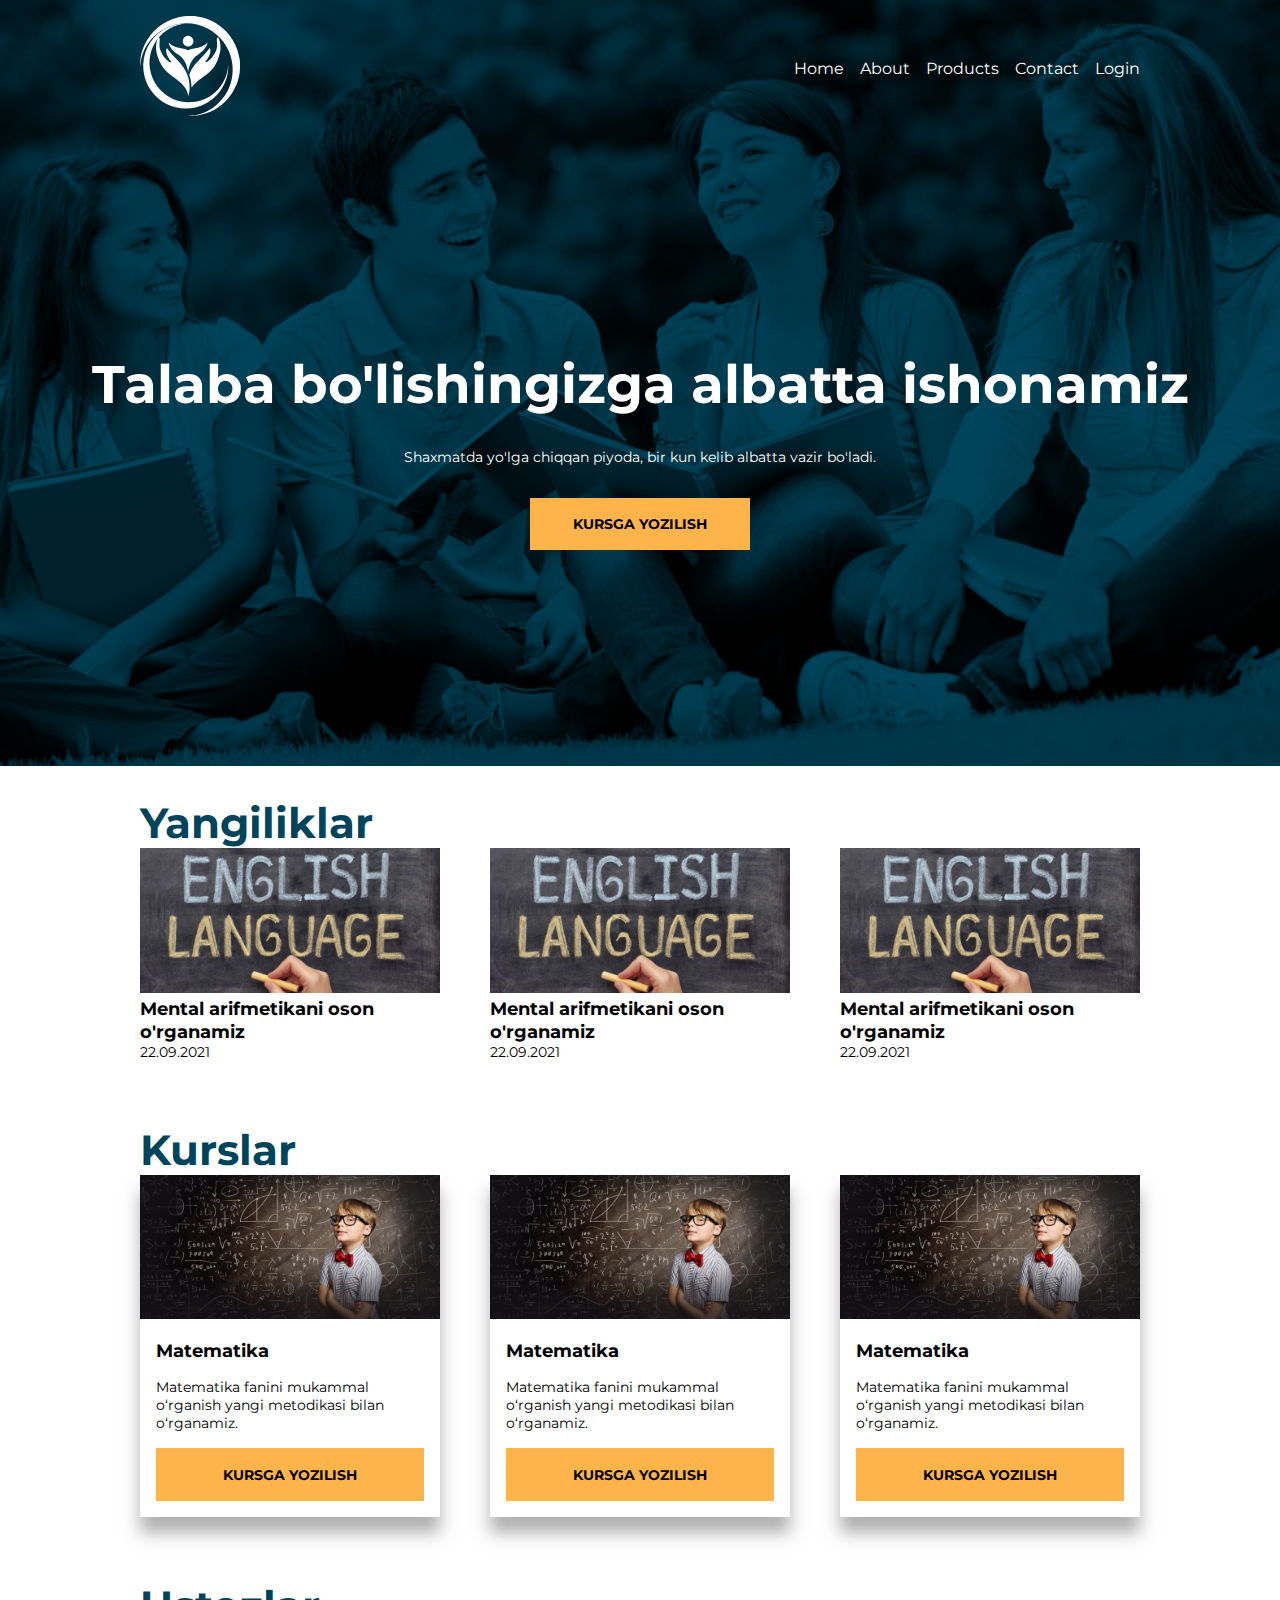
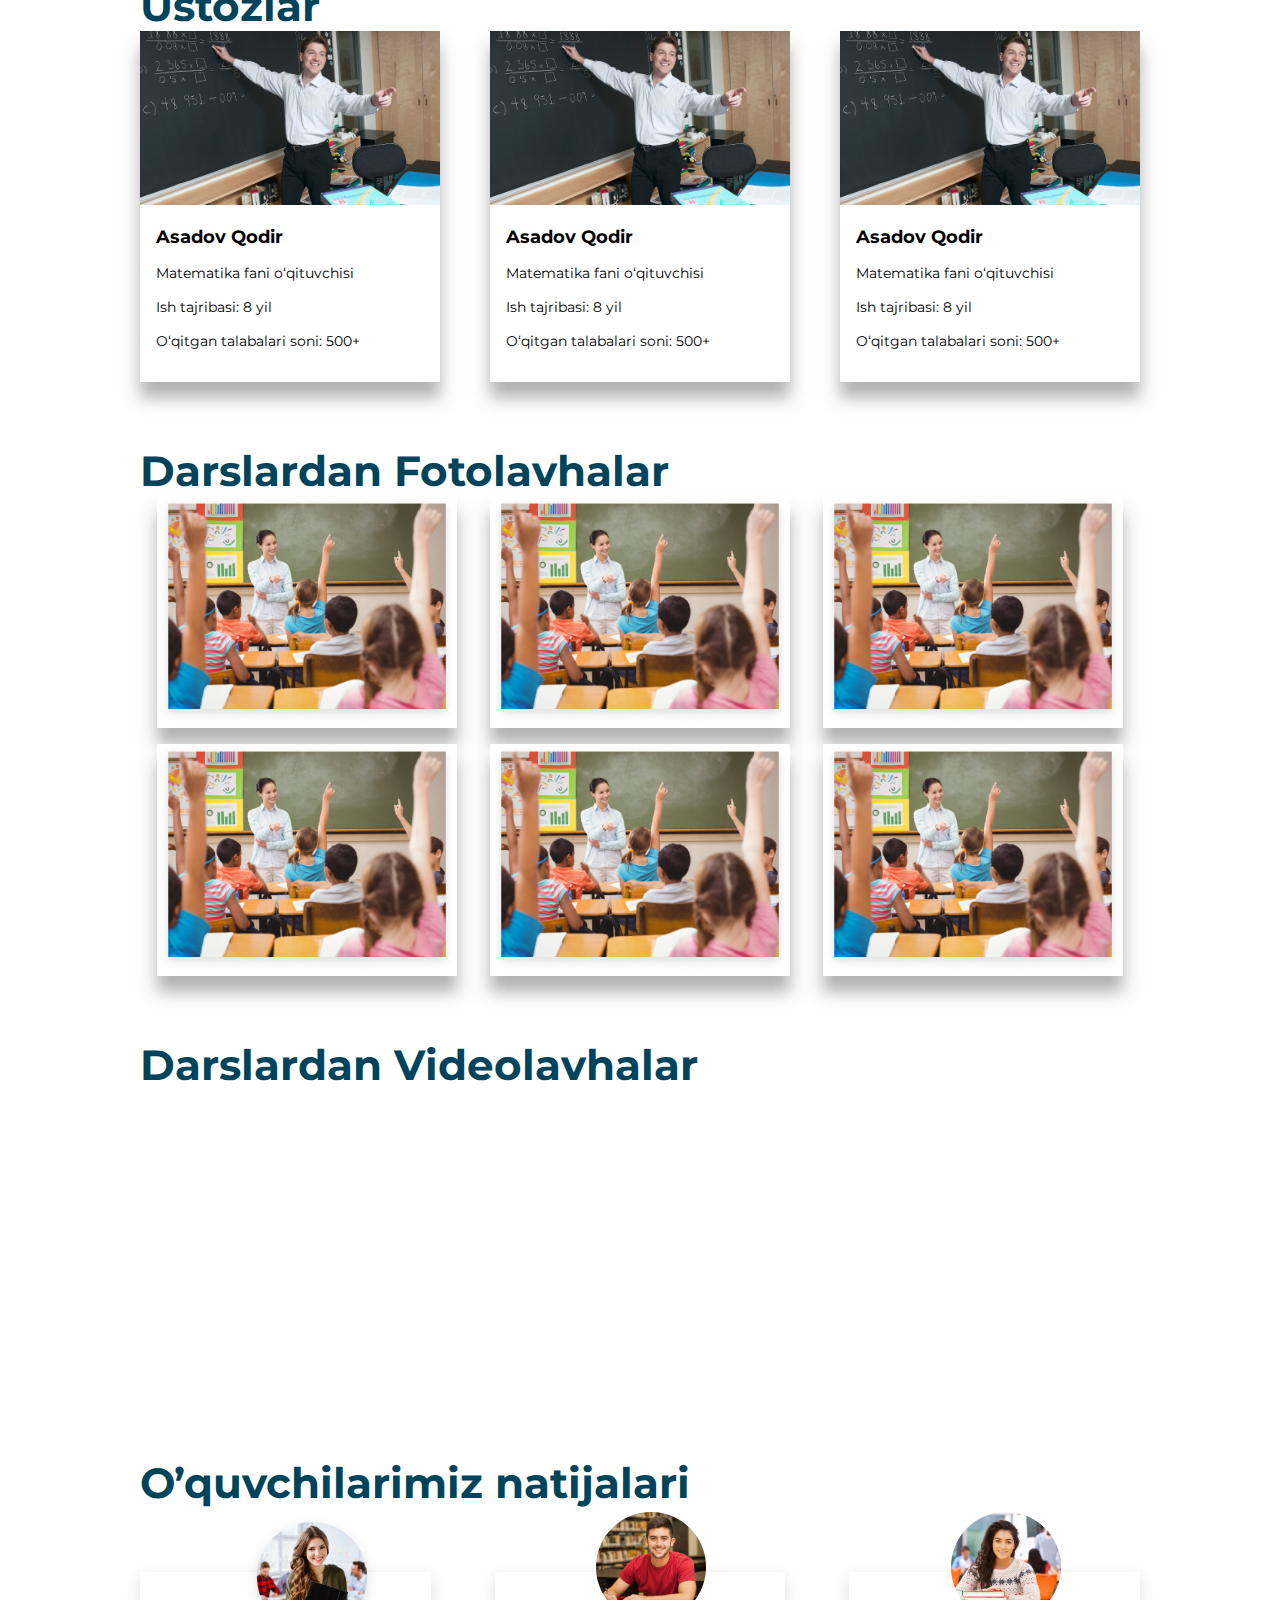
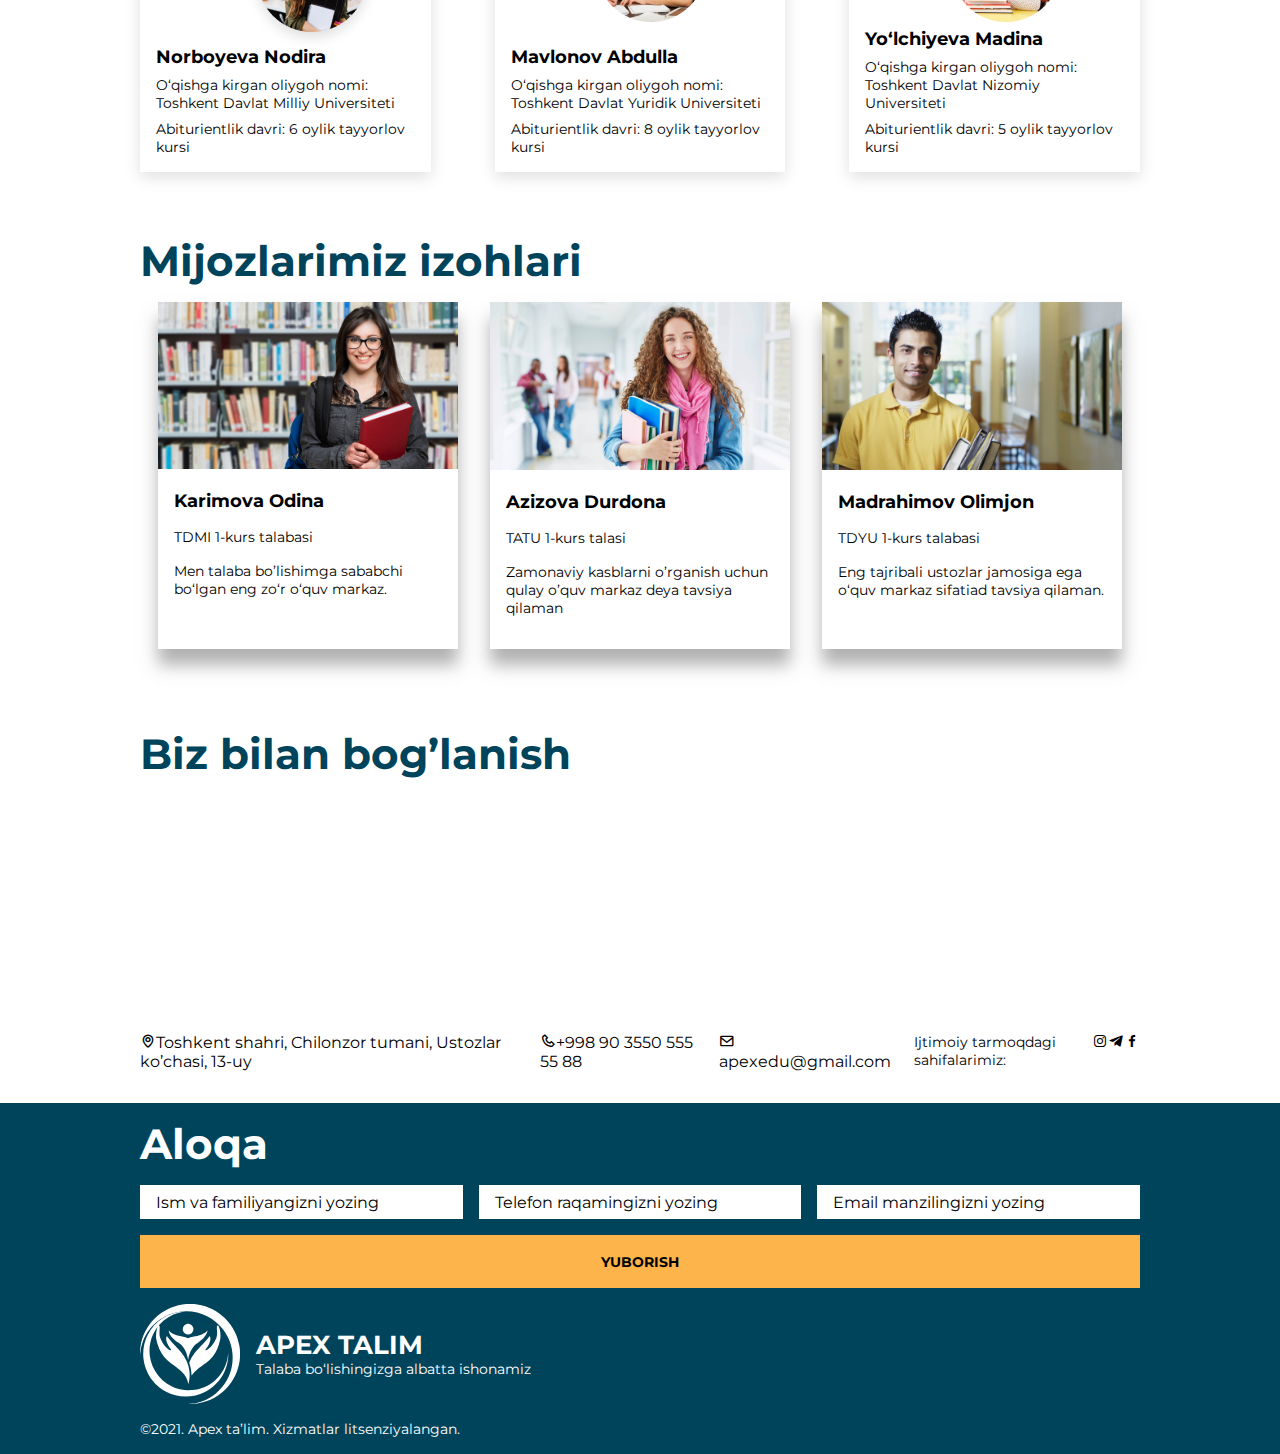
==== index.html @ e241dffd "first commit" ====
<!DOCTYPE html>
<html lang="en">
  <head>
    <link
      href="https://unpkg.com/boxicons@2.1.4/css/boxicons.min.css"
      rel="stylesheet"
    />
    <meta charset="UTF-8" />
    <meta http-equiv="X-UA-Compatible" content="IE=edge" />
    <meta name="viewport" content="width=device-width, initial-scale=1.0" />
    <link rel="preconnect" href="https://fonts.googleapis.com" />
    <link rel="preconnect" href="https://fonts.gstatic.com" crossorigin />
    <link
      href="https://fonts.googleapis.com/css2?family=Montserrat:wght@300;400;500;700&display=swap"
      rel="stylesheet"
    />
    <link
      rel="stylesheet"
      href="https://cdnjs.cloudflare.com/ajax/libs/font-awesome/6.2.0/css/all.min.css"
      integrity="sha512-xh6O/CkQoPOWDdYTDqeRdPCVd1SpvCA9XXcUnZS2FmJNp1coAFzvtCN9BmamE+4aHK8yyUHUSCcJHgXloTyT2A=="
      crossorigin="anonymous"
      referrerpolicy="no-referrer"
    />
    <link rel="stylesheet" href="../styles/css/apex.css" />
    <title>APEX</title>
  </head>
  <body>
    <div class="wrapper">
      <header id="main-header">
        <div class="container">
          <nav class="flex justify-between align-center">
            <div class="logo">
              <img src="../images/apex/LOGO-WHITE.svg" alt="APEX LOGO" />
            </div>
            <div class="dropdown">
              <i class="fa-solid fa-bars fa-2x"></i>
            </div>
            <ul class="flex align-center">
              <li><a href="#">Home</a></li>
              <li><a href="pages/secondary.html">About</a></li>
              <li><a href="#">Products</a></li>
              <li><a href="#">Contact</a></li>
              <li><a href="#">Login</a></li>
            </ul>
          </nav>
        </div>
      </header>
      <section id="showcase" class="text-center">
        <h1>Talaba bo'lishingizga albatta ishonamiz</h1>
        <p>
          Shaxmatda yo'lga chiqqan piyoda, bir kun kelib albatta vazir bo'ladi.
        </p>
        <a href="#" class="button">KURSGA YOZILISH</a>
      </section>
    </div>
    <section id="news">
      <div class="container">
        <h2>Yangiliklar</h2>
        <div class="news-wrapper">
          <article class="new">
            <img src="../images/apex/new.jpg" alt="" />
            <h5>Mental arifmetikani oson o'rganamiz</h5>
            <p><time datetime="09-22-2021">22.09.2021</time></p>
          </article>
          <article class="new">
            <img src="../images/apex/new.jpg" alt="" />
            <h5>Mental arifmetikani oson o'rganamiz</h5>
            <p><time datetime="09-22-2021">22.09.2021</time></p>
          </article>
          <article class="new">
            <img src="../images/apex/new.jpg" alt="" />
            <h5>Mental arifmetikani oson o'rganamiz</h5>
            <p><time datetime="09-22-2021">22.09.2021</time></p>
          </article>
        </div>
      </div>
    </section>
    <section id="courses">
      <div class="container">
        <h2>Kurslar</h2>
        <div class="course-wrapper">
          <article class="card">
            <img src="../images/apex/kurs.png" alt="" />
            <div class="card-body">
              <h5>Matematika</h5>
              <p>
                Matematika fanini mukammal o‘rganish yangi metodikasi bilan
                o‘rganamiz.
              </p>
              <a href="#" class="button">kursga yozilish</a>
            </div>
          </article>
          <article class="card">
            <img src="../images/apex/kurs.png" alt="" />
            <div class="card-body">
              <h5>Matematika</h5>
              <p>
                Matematika fanini mukammal o‘rganish yangi metodikasi bilan
                o‘rganamiz.
              </p>
              <a href="#" class="button">kursga yozilish</a>
            </div>
          </article>
          <article class="card">
            <img src="../images/apex/kurs.png" alt="" />
            <div class="card-body">
              <h5>Matematika</h5>
              <p>
                Matematika fanini mukammal o‘rganish yangi metodikasi bilan
                o‘rganamiz.
              </p>
              <a href="#" class="button">kursga yozilish</a>
            </div>
          </article>
        </div>
      </div>
    </section>
    <section id="teachers">
      <div class="container">
        <h2>Ustozlar</h2>
        <div class="teacher-wrapper">
          <article class="card">
            <img src="../images/apex/teacher.jpg" alt="" />
            <div class="card-body">
              <h5>Asadov Qodir</h5>
              <p>Matematika fani o‘qituvchisi</p>
              <p>Ish tajribasi: 8 yil</p>
              <p>O‘qitgan talabalari soni: 500+</p>
            </div>
          </article>
          <article class="card">
            <img src="../images/apex/teacher.jpg" alt="" />
            <div class="card-body">
              <h5>Asadov Qodir</h5>
              <p>Matematika fani o‘qituvchisi</p>
              <p>Ish tajribasi: 8 yil</p>
              <p>O‘qitgan talabalari soni: 500+</p>
            </div>
          </article>
          <article class="card">
            <img src="../images/apex/teacher.jpg" alt="" />
            <div class="card-body">
              <h5>Asadov Qodir</h5>
              <p>Matematika fani o‘qituvchisi</p>
              <p>Ish tajribasi: 8 yil</p>
              <p>O‘qitgan talabalari soni: 500+</p>
            </div>
          </article>
        </div>
      </div>
    </section>
    <section id="fotolavhalar">
      <div class="container">
        <h2>Darslardan Fotolavhalar</h2>
        <div class="lavha-wrapper">
          <article class="card">
            <img src="../images/apex/foto-lavha.jpg" alt="" />
          </article>
          <article class="card">
            <img src="../images/apex/foto-lavha.jpg" alt="" />
          </article>
          <article class="card">
            <img src="../images/apex/foto-lavha.jpg" alt="" />
          </article>
          <article class="card">
            <img src="../images/apex/foto-lavha.jpg" alt="" />
          </article>
          <article class="card">
            <img src="../images/apex/foto-lavha.jpg" alt="" />
          </article>
          <article class="card">
            <img src="../images/apex/foto-lavha.jpg" alt="" />
          </article>
        </div>
      </div>
    </section>
    <section id="videos">
      <div class="container">
        <h2>Darslardan Videolavhalar</h2>
        <div class="video-wrapper flex column justify-between">
          <article>
            <iframe
              width="100%"
              height="300px"
              src="https://www.youtube.com/embed/tOG2L8xdb0w"
              title="YouTube video player"
              frameborder="0"
              allow="accelerometer; autoplay; clipboard-write; encrypted-media; gyroscope; picture-in-picture"
              allowfullscreen
            ></iframe>
          </article>
          <article>
            <iframe
              width="100%"
              height="300px"
              src="https://www.youtube.com/embed/x-4gc0Sf47o"
              title="YouTube video player"
              frameborder="0"
              allow="accelerometer; autoplay; clipboard-write; encrypted-media; gyroscope; picture-in-picture"
              allowfullscreen
            ></iframe>
          </article>
          <article>
            <iframe
              width="100%"
              height="300px"
              src="https://www.youtube.com/embed/sEXeccJAWtE"
              title="YouTube video player"
              frameborder="0"
              allow="accelerometer; autoplay; clipboard-write; encrypted-media; gyroscope; picture-in-picture"
              allowfullscreen
            ></iframe>
          </article>
        </div>
      </div>
    </section>
    <section id="results">
      <div class="container">
        <h2>O’quvchilarimiz natijalari</h2>
        <div class="results-wrapper">
          <div class="pupil-info">
            <img src="images/apex/Ellipse 3.png" alt="pupil's image" />
            <h5>Norboyeva Nodira</h5>
            <p>
              O‘qishga kirgan oliygoh nomi: Toshkent Davlat Milliy Universiteti
            </p>
            <p>Abiturientlik davri: 6 oylik tayyorlov kursi</p>
          </div>
          <div class="pupil-info">
            <img src="images/apex/Ellipse 3 (1).png" alt="pupil's image" />
            <h5>Mavlonov Abdulla</h5>
            <p>
              O‘qishga kirgan oliygoh nomi: Toshkent Davlat Yuridik Universiteti
            </p>
            <p>Abiturientlik davri: 8 oylik tayyorlov kursi</p>
          </div>
          <div class="pupil-info">
            <img src="images/apex/Ellipse 3 (2).png" alt="pupil's image" />
            <h5>Yo‘lchiyeva Madina</h5>
            <p>
              O‘qishga kirgan oliygoh nomi: Toshkent Davlat Nizomiy Universiteti
            </p>
            <p>Abiturientlik davri: 5 oylik tayyorlov kursi</p>
          </div>
        </div>
      </div>
    </section>
    <section id="clients">
      <div class="container">
        <h2>Mijozlarimiz izohlari</h2>
        <div class="client-wrapper">
          <article class="card">
            <img src="images/apex/Rectangle 13.png" alt="" />
            <div class="card-body">
              <h5>Karimova Odina</h5>
              <p>TDMI 1-kurs talabasi</p>
              <p>
                Men talaba bo’lishimga sababchi bo‘lgan eng zo‘r o‘quv markaz.
              </p>
              <p class="stars">
                <i class="fa fa-star" aria-hidden="true"></i>
                <i class="fa fa-star" aria-hidden="true"></i>
                <i class="fa fa-star" aria-hidden="true"></i>
                <i class="fa fa-star" aria-hidden="true"></i>
                <i class="fa fa-star" aria-hidden="true"></i>
              </p>
            </div>
          </article>
          <article class="card">
            <img src="images/apex/Rectangle 13 (1).png" alt="" />
            <div class="card-body">
              <h5>Azizova Durdona</h5>
              <p>TATU 1-kurs talasi</p>
              <p>
                Zamonaviy kasblarni o’rganish uchun qulay o’quv markaz deya
                tavsiya qilaman
              </p>
              <p class="stars">
                <i class="fa fa-star" aria-hidden="true"></i>
                <i class="fa fa-star" aria-hidden="true"></i>
                <i class="fa fa-star" aria-hidden="true"></i>
                <i class="fa fa-star" aria-hidden="true"></i>
                <i class="fa fa-star" aria-hidden="true"></i>
              </p>
            </div>
          </article>
          <article class="card">
            <img src="images/apex/Rectangle 13 (2).png" alt="" />
            <div class="card-body">
              <h5>Madrahimov Olimjon</h5>
              <p>TDYU 1-kurs talabasi</p>
              <p>
                Eng tajribali ustozlar jamosiga ega o‘quv markaz sifatiad
                tavsiya qilaman.
              </p>
              <p class="stars">
                <i class="fa fa-star" aria-hidden="true"></i>
                <i class="fa fa-star" aria-hidden="true"></i>
                <i class="fa fa-star" aria-hidden="true"></i>
                <i class="fa fa-star" aria-hidden="true"></i>
                <i class="fa fa-star" aria-hidden="true"></i>
              </p>
            </div>
          </article>
        </div>
      </div>
    </section>
    <section id="contact-us">
      <div class="container">
        <h2>Biz bilan bog’lanish</h2>
        <div class="contact-wrapper">
          <article>
            <iframe
              src="https://www.google.com/maps/embed?pb=!1m18!1m12!1m3!1d48296.023639494306!2d68.63530326696026!3d40.83891250532346!2m3!1f0!2f0!3f0!3m2!1i1024!2i768!4f13.1!3m3!1m2!1s0x38ade82acb853cb1%3A0xab522d4ebb3e69d!2z0KHRi9GA0LTQsNGA0YzRjywg0KPQt9Cx0LXQutC40YHRgtCw0L0!5e0!3m2!1sru!2s!4v1666203842743!5m2!1sru!2s"
              width="100%"
              height="250"
              style="border: 0"
              allowfullscreen=""
              loading="lazy"
              referrerpolicy="no-referrer-when-downgrade"
            ></iframe>
          </article>
          <article>
            <div class="links flex column justify-between">
              <a href="#"
                ><i class="bx bx-map"></i>Toshkent shahri, Chilonzor tumani,
                Ustozlar ko’chasi, 13-uy</a
              >
              <a href="tel:+998 90 3550 555 55 88"
                ><i class="bx bx-phone"></i>+998 90 3550 555 55 88</a
              >
              <a href="mailto:apexedu@gmail.com"
                ><i class="bx bx-envelope"></i>apexedu@gmail.com</a
              >
              <div class="messengers flex row nowrap">
                <p>Ijtimoiy tarmoqdagi sahifalarimiz:</p>
                <a
                  href="http://https://www.instagram.com/"
                  target="_blank"
                  rel="noopener noreferrer"
                >
                  <i class="bx bxl-instagram"></i
                ></a>
                <a
                  href="http://https://web.telegram.org/z/"
                  target="_blank"
                  rel="noopener noreferrer"
                >
                  <i class="bx bxl-telegram"></i
                ></a>
                <a
                  href="http://https://www.facebook.com/"
                  target="_blank"
                  rel="noopener noreferrer"
                  ><i class="bx bxl-facebook"></i
                ></a>
              </div>
            </div>
          </article>
        </div>
      </div>
    </section>
    <footer id="main-footer">
      <div class="container">
        <h2>Aloqa</h2>
        <form action="/newsletter">
          <div class="parent">
            <div class="input-wrapper">
              <input type="text" name="name" id="name" />
              <label for="name">Ism va familiyangizni yozing</label>
            </div>
            <div class="input-wrapper">
              <input type="tel" name="phone" id="tel" />
              <label for="tel">Telefon raqamingizni yozing</label>
            </div>
            <div class="input-wrapper">
              <input type="email" name="email" id="email" />
              <label for="email">Email manzilingizni yozing</label>
            </div>
          </div>
          <button type="submit" class="button">Yuborish</button>
        </form>
        <div class="flex align-center logo">
          <img src="../images/apex/LOGO-WHITE.svg" alt="APEX LOGO" />
          <span>
            <h4>APEX TALIM</h4>
            <p>Talaba bo‘lishingizga albatta ishonamiz</p>
          </span>
        </div>
        <p>©2021. Apex ta’lim. Xizmatlar litsenziyalangan.</p>
      </div>
    </footer>
  </body>
</html>
---- styles/css/apex.css ----
* {
  margin: 0;
  padding: 0;
  box-sizing: border-box;
  scroll-behavior: smooth;
}

body {
  font-family: "Montserrat", sans-serif;
  background-color: #fff;
  color: #000;
}

img {
  max-width: 100%;
  max-height: 100%;
  -o-object-fit: cover;
     object-fit: cover;
  -o-object-position: bottom;
     object-position: bottom;
}

ul {
  list-style: none;
}

a {
  text-decoration: none;
  color: inherit;
}

h1 {
  font-size: 3.3rem;
  font-weight: bold;
}

h2 {
  font-size: 2.6rem;
  font-weight: bold;
  color: #00445b;
}

h3 {
  font-size: 2rem;
  font-weight: medium;
}

h4 {
  font-size: 1.6rem;
  font-weight: bold;
}

h5 {
  font-size: 1.15rem;
  font-weight: medium;
}

p {
  font-size: 0.9rem;
  font-weight: 400;
}

section {
  padding: 2rem 0;
}

.flex {
  display: flex;
}

.align-start {
  align-items: flex-start;
}

.align-center {
  align-items: center;
}

.align-end {
  align-items: flex-end;
}

.align-stretch {
  align-items: stretch;
}

.justify-start {
  justify-content: flex-start;
}

.justify-center {
  justify-content: center;
}

.justify-end {
  justify-content: flex-end;
}

.justify-between {
  justify-content: space-between;
}

.justify-around {
  justify-content: space-around;
}

.justify-evenly {
  justify-content: space-evenly;
}

.row {
  flex-direction: row;
}

.row-reverse {
  flex-direction: row-reverse;
}

.column {
  flex-direction: column;
}

.column-reverse {
  flex-direction: column-reverse;
}

.nowrap {
  flex-wrap: nowrap;
}

.wrap {
  flex-wrap: wrap;
}

.wrap-reverse {
  flex-wrap: wrap-reverse;
}

.text-left {
  text-align: left;
}

.text-center {
  text-align: center;
}

.text-right {
  text-align: right;
}

.text-justify {
  text-align: justify;
}

.uppercase {
  text-transform: uppercase;
}

.lowercase {
  text-transform: lowercase;
}

.capitalize {
  text-transform: capitalize;
}

.container {
  width: 100%;
  padding: 0 1rem;
}
@media (min-width: 768px) {
  .container {
    width: 760px;
    padding: 0;
    margin: 0 auto;
  }
}
@media (min-width: 1200px) {
  .container {
    width: 1000px;
  }
}

.button {
  all: unset;
  box-sizing: border-box;
  display: inline-block;
  background-color: #fdb44b;
  color: #000;
  font-size: 0.9rem;
  font-weight: bold;
  text-transform: uppercase;
  padding: 1.2em 3em;
  text-align: center;
}
.button:hover {
  opacity: 0.9;
}
.button:active {
  opacity: 0.8;
}

.card {
  box-shadow: 0 1rem 1rem rgba(100, 100, 100, 0.5);
}
.card:not(:first-child) {
  margin-top: 1rem;
}
.card-body {
  padding: 1rem;
}
.card-body p {
  margin: 1rem 0;
}
.card-body .button {
  display: block;
  text-align: center;
}

.input-wrapper {
  position: relative;
  margin: 1rem 0;
}
.input-wrapper label {
  font-size: 1rem;
  position: absolute;
  top: 50%;
  left: 1rem;
  transition: transform 0.3s ease-in;
  transform: translateY(-50%);
  transform-origin: left top;
  color: #000;
}
.input-wrapper input {
  border: none;
  display: block;
  width: 100%;
  font-size: 1rem;
  padding: 0.5em;
  outline: none;
}
.input-wrapper input:focus + label, .input-wrapper input.hasText + label {
  transform: translateY(-100%) scale(0.8);
}

.wrapper {
  background: linear-gradient(rgb(0, 68, 91), rgb(0, 68, 91)), url(../../images/apex/showcase-bg.png) center top/cover;
  background-blend-mode: multiply;
}

header#main-header {
  padding: 1em 0;
  color: #fff;
}
header#main-header ul {
  display: none;
}
@media (min-width: 1200px) {
  header#main-header ul {
    display: flex;
    gap: 1rem;
  }
  header#main-header .dropdown {
    display: none;
  }
}

section#showcase {
  color: #fff;
  min-height: 70vh;
  display: flex;
  flex-direction: column;
  justify-content: center;
  align-items: center;
}
section#showcase p {
  margin: 2rem 0;
}

section#news img {
  width: 100%;
}
@media (min-width: 768px) {
  section#news .news-wrapper {
    display: flex;
    flex-wrap: wrap;
    justify-content: space-between;
    row-gap: 1rem;
  }
  section#news .news-wrapper article.new {
    width: 45%;
    margin: 0;
  }
  section#news .news-wrapper article.new:nth-child(3) {
    margin: 0 auto;
  }
}
@media (min-width: 1200px) {
  section#news .news-wrapper article.new {
    width: 30%;
    margin: 0 !important;
  }
}

section#teachers img {
  width: 100%;
}
@media (min-width: 768px) {
  section#teachers .teacher-wrapper {
    display: flex;
    flex-wrap: wrap;
    justify-content: space-between;
    row-gap: 1rem;
  }
  section#teachers .teacher-wrapper article {
    width: 45%;
    margin: 0 auto;
  }
  section#teachers .teacher-wrapper article:nth-child(3) {
    margin: 0 auto;
  }
  section#teachers .teacher-wrapper article img {
    width: 100%;
  }
}
@media (min-width: 1200px) {
  section#teachers .teacher-wrapper article {
    width: 30%;
    margin: 0 !important;
  }
}

section#courses img {
  width: 100%;
}
@media (min-width: 768px) {
  section#courses .course-wrapper {
    display: flex;
    flex-wrap: wrap;
    justify-content: space-between;
    row-gap: 1rem;
  }
  section#courses .course-wrapper article {
    width: 45%;
    margin: 0 auto;
  }
  section#courses .course-wrapper article:nth-child(3) {
    margin: 0 auto;
  }
  section#courses .course-wrapper article img {
    width: 100%;
  }
}
@media (min-width: 1200px) {
  section#courses .course-wrapper article {
    width: 30%;
    margin: 0 !important;
  }
}

section#fotolavhalar img {
  width: 100%;
}
@media (min-width: 768px) {
  section#fotolavhalar .lavha-wrapper {
    display: flex;
    flex-wrap: wrap;
    justify-content: space-between;
    row-gap: 1rem;
  }
  section#fotolavhalar .lavha-wrapper article {
    width: 45%;
    margin: 0 auto;
  }
  section#fotolavhalar .lavha-wrapper article:nth-child(3) {
    margin: 0 auto;
  }
}
@media (min-width: 1200px) {
  section#fotolavhalar .lavha-wrapper article {
    width: 30%;
  }
}

footer#main-footer {
  background-color: #00445b;
  color: #fff;
  padding: 1rem 0;
}
@media (min-width: 768px) {
  footer#main-footer .parent {
    display: flex;
    gap: 1rem;
  }
  footer#main-footer .parent > * {
    flex: 1;
  }
  footer#main-footer form {
    display: block;
  }
  footer#main-footer .button {
    display: block;
    width: 100%;
  }
}
footer#main-footer h2 {
  color: #fff;
}
footer#main-footer .logo {
  margin: 1rem 0;
}
footer#main-footer .logo span {
  display: inline-block;
  margin-left: 1rem;
}

section#videos .video-wrapper {
  gap: 1rem;
}
@media (min-width: 768px) {
  section#videos .video-wrapper {
    display: flex;
    flex-wrap: wrap;
    flex-direction: row;
    justify-content: center;
    row-gap: 1rem;
  }
  section#videos .video-wrapper article {
    width: 45%;
    margin: 0 auto;
  }
  section#videos .video-wrapper article img {
    width: 100%;
  }
}
@media (min-width: 1200px) {
  section#videos .video-wrapper article {
    width: 30%;
    margin: 0 !important;
  }
}

section#results h2 {
  margin-bottom: 4rem;
}
section#results .results-wrapper {
  display: flex;
  flex-direction: column;
  gap: 4rem;
  margin-top: 2rem;
}
section#results .results-wrapper .pupil-info {
  width: 315px;
  height: 200px;
  box-shadow: 0px 5px 15px rgba(0, 0, 0, 0.13);
  position: relative;
  margin-top: 1rem;
  display: flex;
  flex-direction: column;
  justify-content: flex-end;
  gap: 0.5rem;
  margin: 0 auto;
  padding: 1rem 1rem;
}
section#results .results-wrapper .pupil-info img {
  position: absolute;
  top: -30%;
  left: 34%;
  right: 35%;
}
@media (min-width: 768px) {
  section#results .results-wrapper {
    display: flex;
    flex-wrap: wrap;
    flex-direction: row;
    justify-content: center;
  }
  section#results .results-wrapper .pupil-info {
    width: 45%;
    margin: 1rem auto;
  }
  section#results .results-wrapper .pupil-info img {
    left: 35%;
  }
}
@media (min-width: 1200px) {
  section#results .results-wrapper {
    flex-wrap: nowrap;
  }
  section#results .results-wrapper .pupil-info {
    width: 30%;
    margin: 0 !important;
  }
}

section#clients .stars i {
  color: #fdb44b;
}
@media (min-width: 768px) {
  section#clients .client-wrapper {
    display: flex;
    flex-wrap: wrap;
    flex-direction: row;
    justify-content: center;
    row-gap: 1rem;
  }
  section#clients .client-wrapper article {
    width: 45%;
    margin: 1rem auto;
  }
  section#clients .client-wrapper article img {
    width: 100%;
  }
}
@media (min-width: 1200px) {
  section#clients .client-wrapper article {
    width: 30%;
    margin: 1rem !important;
  }
}

@media (min-width: 768px) {
  section#contact-us .contact-wrapper .links {
    flex-direction: row;
    flex-wrap: wrap;
    justify-content: center;
    gap: 1.4rem;
  }
}
@media (min-width: 1200px) {
  section#contact-us .contact-wrapper .links {
    display: flex;
    flex-wrap: nowrap;
    justify-content: space-between;
  }
}/*# sourceMappingURL=apex.css.map */
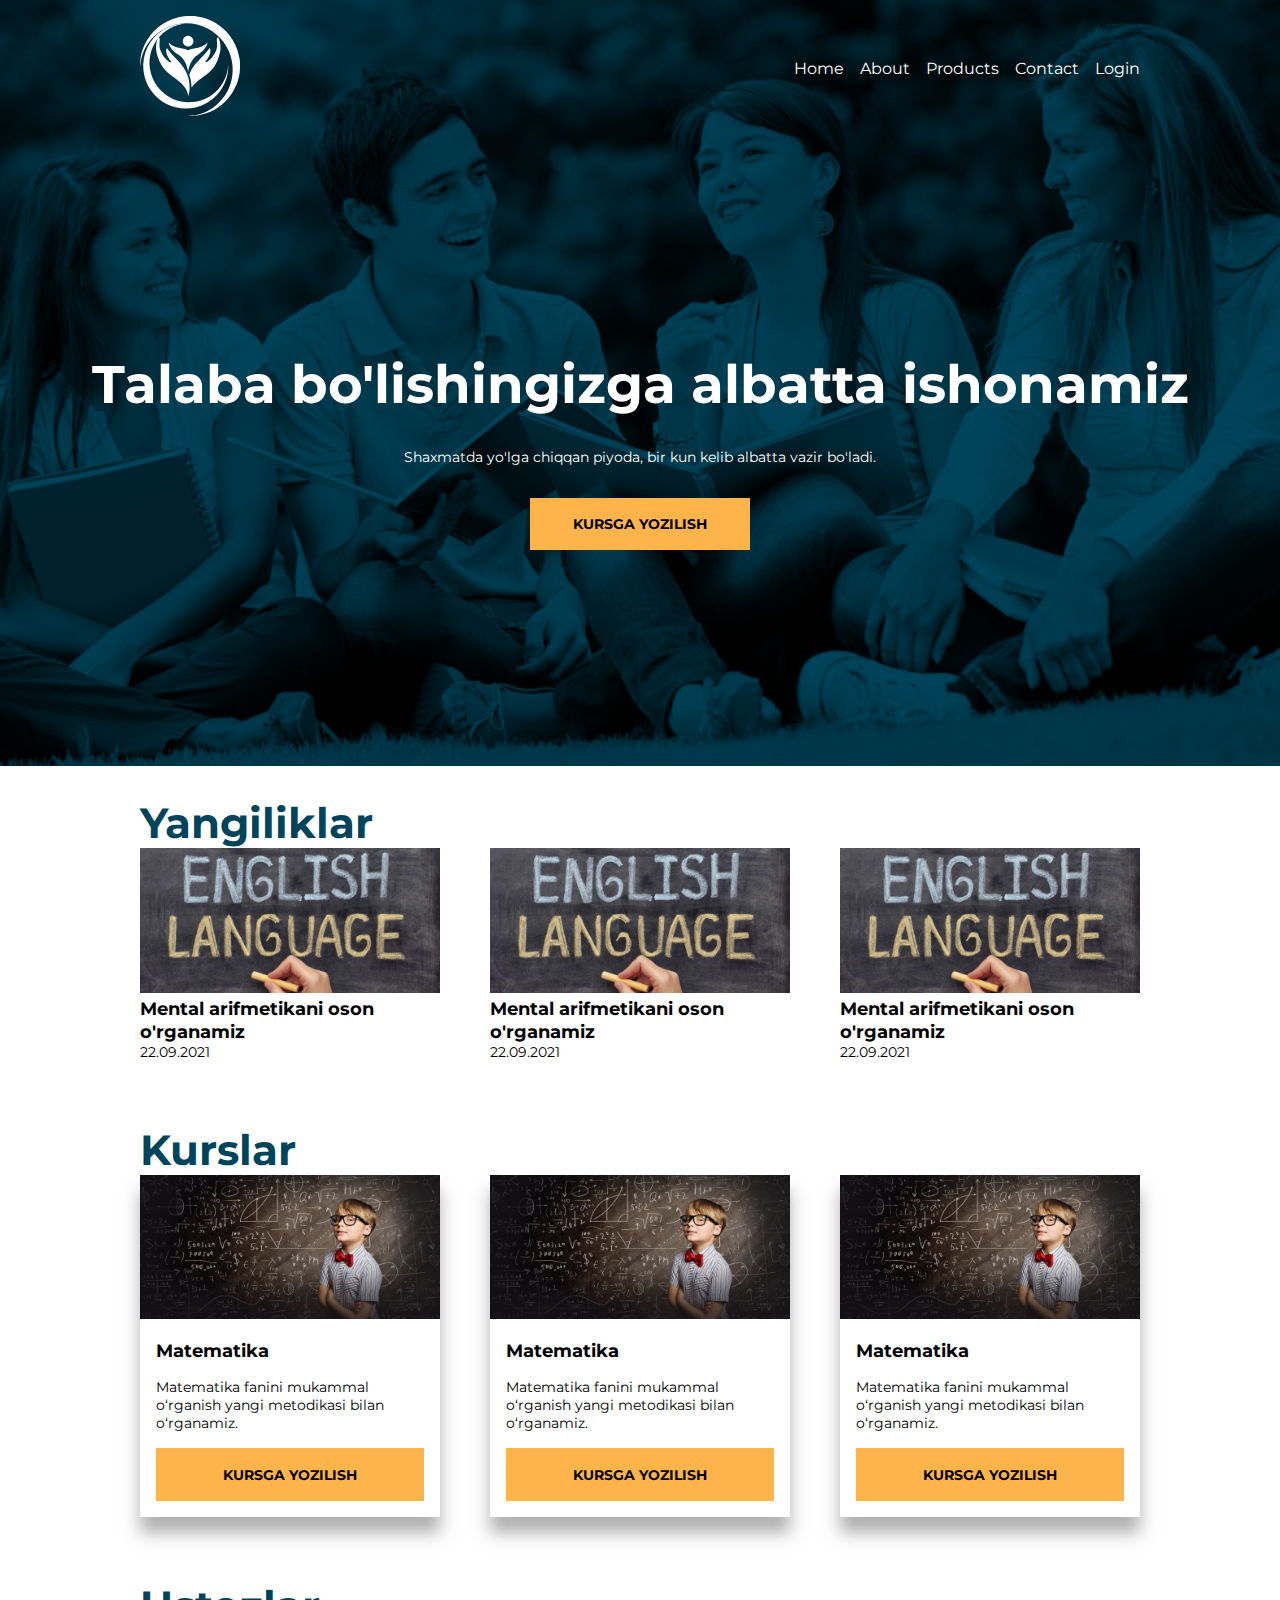
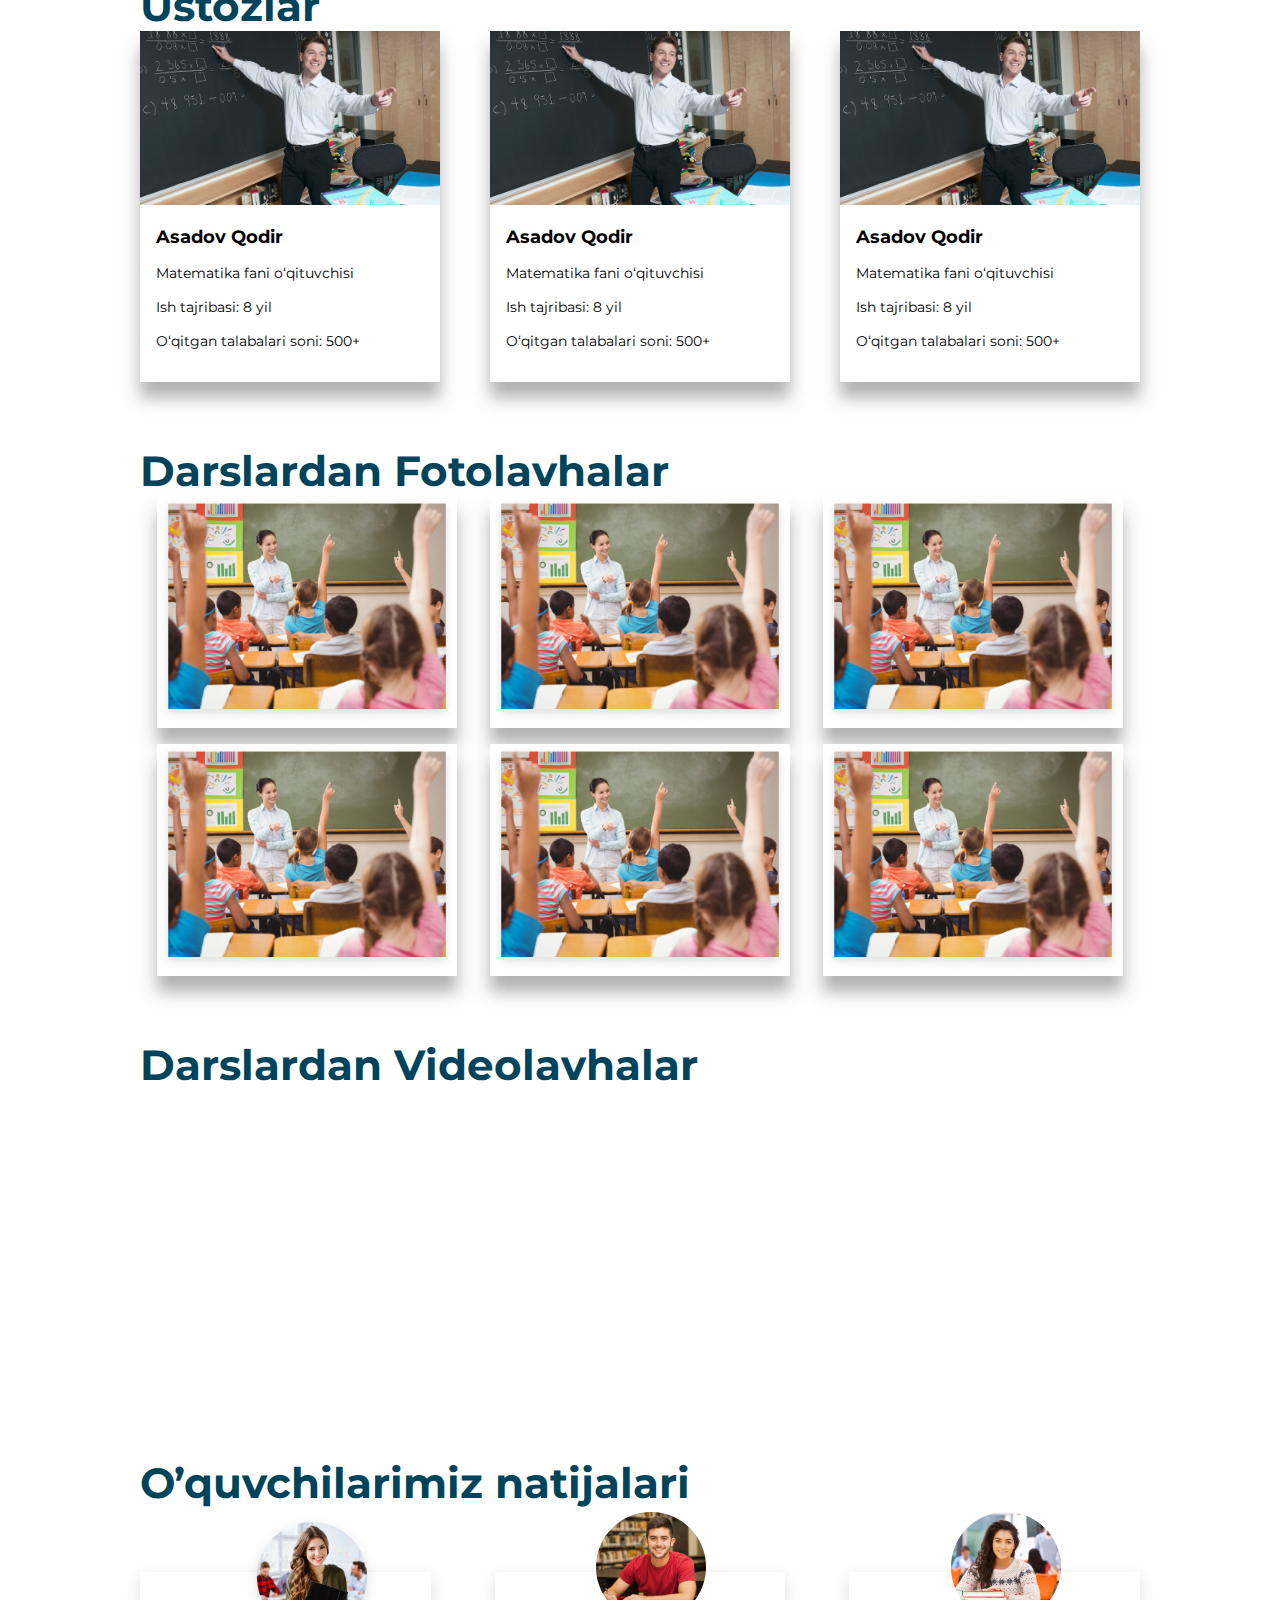
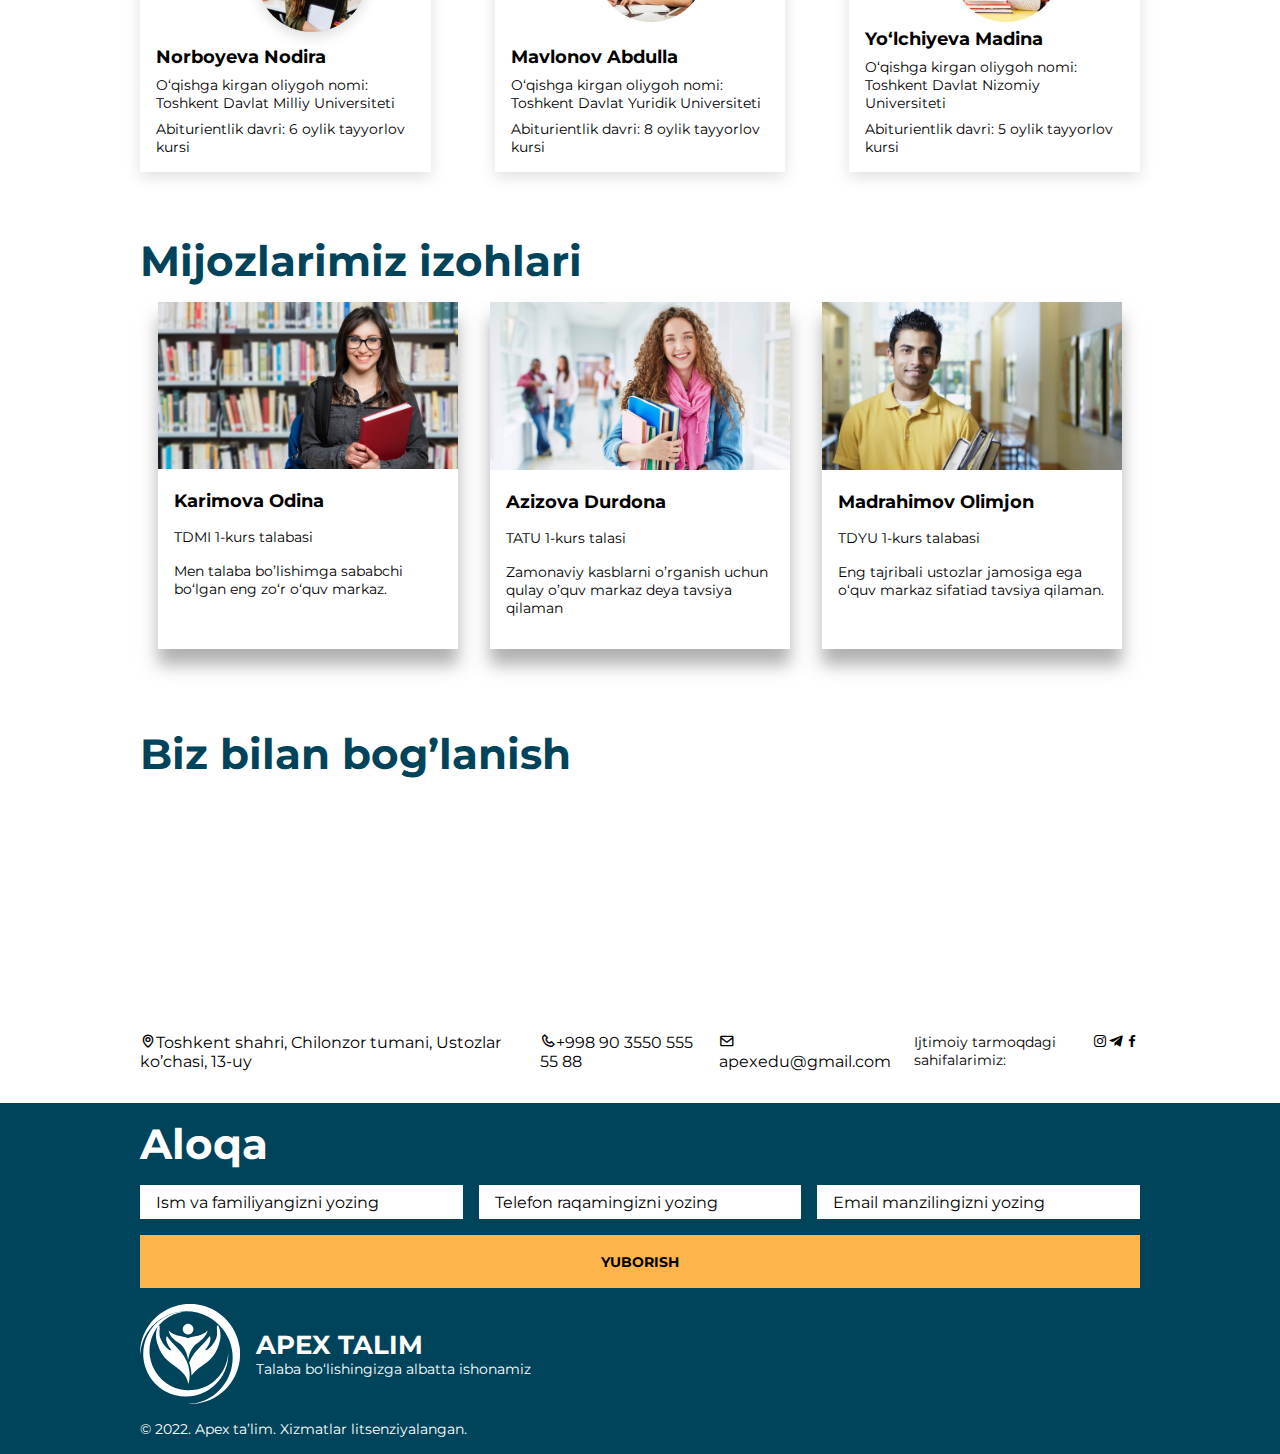
==== commit 96fa9b1b: "mega" ====
--- a/index.html
+++ b/index.html
@@ -21,7 +21,7 @@
       crossorigin="anonymous"
       referrerpolicy="no-referrer"
     />
-    <link rel="stylesheet" href="../styles/css/apex.css" />
+    <link rel="stylesheet" href="./styles/css/apex.css" />
     <title>APEX</title>
   </head>
   <body>
@@ -30,7 +30,7 @@
         <div class="container">
           <nav class="flex justify-between align-center">
             <div class="logo">
-              <img src="../images/apex/LOGO-WHITE.svg" alt="APEX LOGO" />
+              <img src="./images/apex/LOGO-WHITE.svg" alt="APEX LOGO" />
             </div>
             <div class="dropdown">
               <i class="fa-solid fa-bars fa-2x"></i>
@@ -58,17 +58,17 @@
         <h2>Yangiliklar</h2>
         <div class="news-wrapper">
           <article class="new">
-            <img src="../images/apex/new.jpg" alt="" />
+            <img src="./images/apex/new.jpg" alt="" />
             <h5>Mental arifmetikani oson o'rganamiz</h5>
             <p><time datetime="09-22-2021">22.09.2021</time></p>
           </article>
           <article class="new">
-            <img src="../images/apex/new.jpg" alt="" />
+            <img src="./images/apex/new.jpg" alt="" />
             <h5>Mental arifmetikani oson o'rganamiz</h5>
             <p><time datetime="09-22-2021">22.09.2021</time></p>
           </article>
           <article class="new">
-            <img src="../images/apex/new.jpg" alt="" />
+            <img src="./images/apex/new.jpg" alt="" />
             <h5>Mental arifmetikani oson o'rganamiz</h5>
             <p><time datetime="09-22-2021">22.09.2021</time></p>
           </article>
@@ -80,7 +80,7 @@
         <h2>Kurslar</h2>
         <div class="course-wrapper">
           <article class="card">
-            <img src="../images/apex/kurs.png" alt="" />
+            <img src="./images/apex/kurs.png" alt="" />
             <div class="card-body">
               <h5>Matematika</h5>
               <p>
@@ -91,7 +91,7 @@
             </div>
           </article>
           <article class="card">
-            <img src="../images/apex/kurs.png" alt="" />
+            <img src="./images/apex/kurs.png" alt="" />
             <div class="card-body">
               <h5>Matematika</h5>
               <p>
@@ -102,7 +102,7 @@
             </div>
           </article>
           <article class="card">
-            <img src="../images/apex/kurs.png" alt="" />
+            <img src="./images/apex/kurs.png" alt="" />
             <div class="card-body">
               <h5>Matematika</h5>
               <p>
@@ -120,7 +120,7 @@
         <h2>Ustozlar</h2>
         <div class="teacher-wrapper">
           <article class="card">
-            <img src="../images/apex/teacher.jpg" alt="" />
+            <img src="./images/apex/teacher.jpg" alt="" />
             <div class="card-body">
               <h5>Asadov Qodir</h5>
               <p>Matematika fani o‘qituvchisi</p>
@@ -129,7 +129,7 @@
             </div>
           </article>
           <article class="card">
-            <img src="../images/apex/teacher.jpg" alt="" />
+            <img src="./images/apex/teacher.jpg" alt="" />
             <div class="card-body">
               <h5>Asadov Qodir</h5>
               <p>Matematika fani o‘qituvchisi</p>
@@ -138,7 +138,7 @@
             </div>
           </article>
           <article class="card">
-            <img src="../images/apex/teacher.jpg" alt="" />
+            <img src="./images/apex/teacher.jpg" alt="" />
             <div class="card-body">
               <h5>Asadov Qodir</h5>
               <p>Matematika fani o‘qituvchisi</p>
@@ -154,22 +154,22 @@
         <h2>Darslardan Fotolavhalar</h2>
         <div class="lavha-wrapper">
           <article class="card">
-            <img src="../images/apex/foto-lavha.jpg" alt="" />
-          </article>
-          <article class="card">
-            <img src="../images/apex/foto-lavha.jpg" alt="" />
-          </article>
-          <article class="card">
-            <img src="../images/apex/foto-lavha.jpg" alt="" />
-          </article>
-          <article class="card">
-            <img src="../images/apex/foto-lavha.jpg" alt="" />
-          </article>
-          <article class="card">
-            <img src="../images/apex/foto-lavha.jpg" alt="" />
-          </article>
-          <article class="card">
-            <img src="../images/apex/foto-lavha.jpg" alt="" />
+            <img src="./images/apex/foto-lavha.jpg" alt="" />
+          </article>
+          <article class="card">
+            <img src="./images/apex/foto-lavha.jpg" alt="" />
+          </article>
+          <article class="card">
+            <img src="./images/apex/foto-lavha.jpg" alt="" />
+          </article>
+          <article class="card">
+            <img src="./images/apex/foto-lavha.jpg" alt="" />
+          </article>
+          <article class="card">
+            <img src="./images/apex/foto-lavha.jpg" alt="" />
+          </article>
+          <article class="card">
+            <img src="./images/apex/foto-lavha.jpg" alt="" />
           </article>
         </div>
       </div>
@@ -381,13 +381,13 @@
           <button type="submit" class="button">Yuborish</button>
         </form>
         <div class="flex align-center logo">
-          <img src="../images/apex/LOGO-WHITE.svg" alt="APEX LOGO" />
+          <img src="./images/apex/LOGO-WHITE.svg" alt="APEX LOGO" />
           <span>
             <h4>APEX TALIM</h4>
             <p>Talaba bo‘lishingizga albatta ishonamiz</p>
           </span>
         </div>
-        <p>©2021. Apex ta’lim. Xizmatlar litsenziyalangan.</p>
+        <p>&copy 2022. Apex ta’lim. Xizmatlar litsenziyalangan.</p>
       </div>
     </footer>
   </body>
